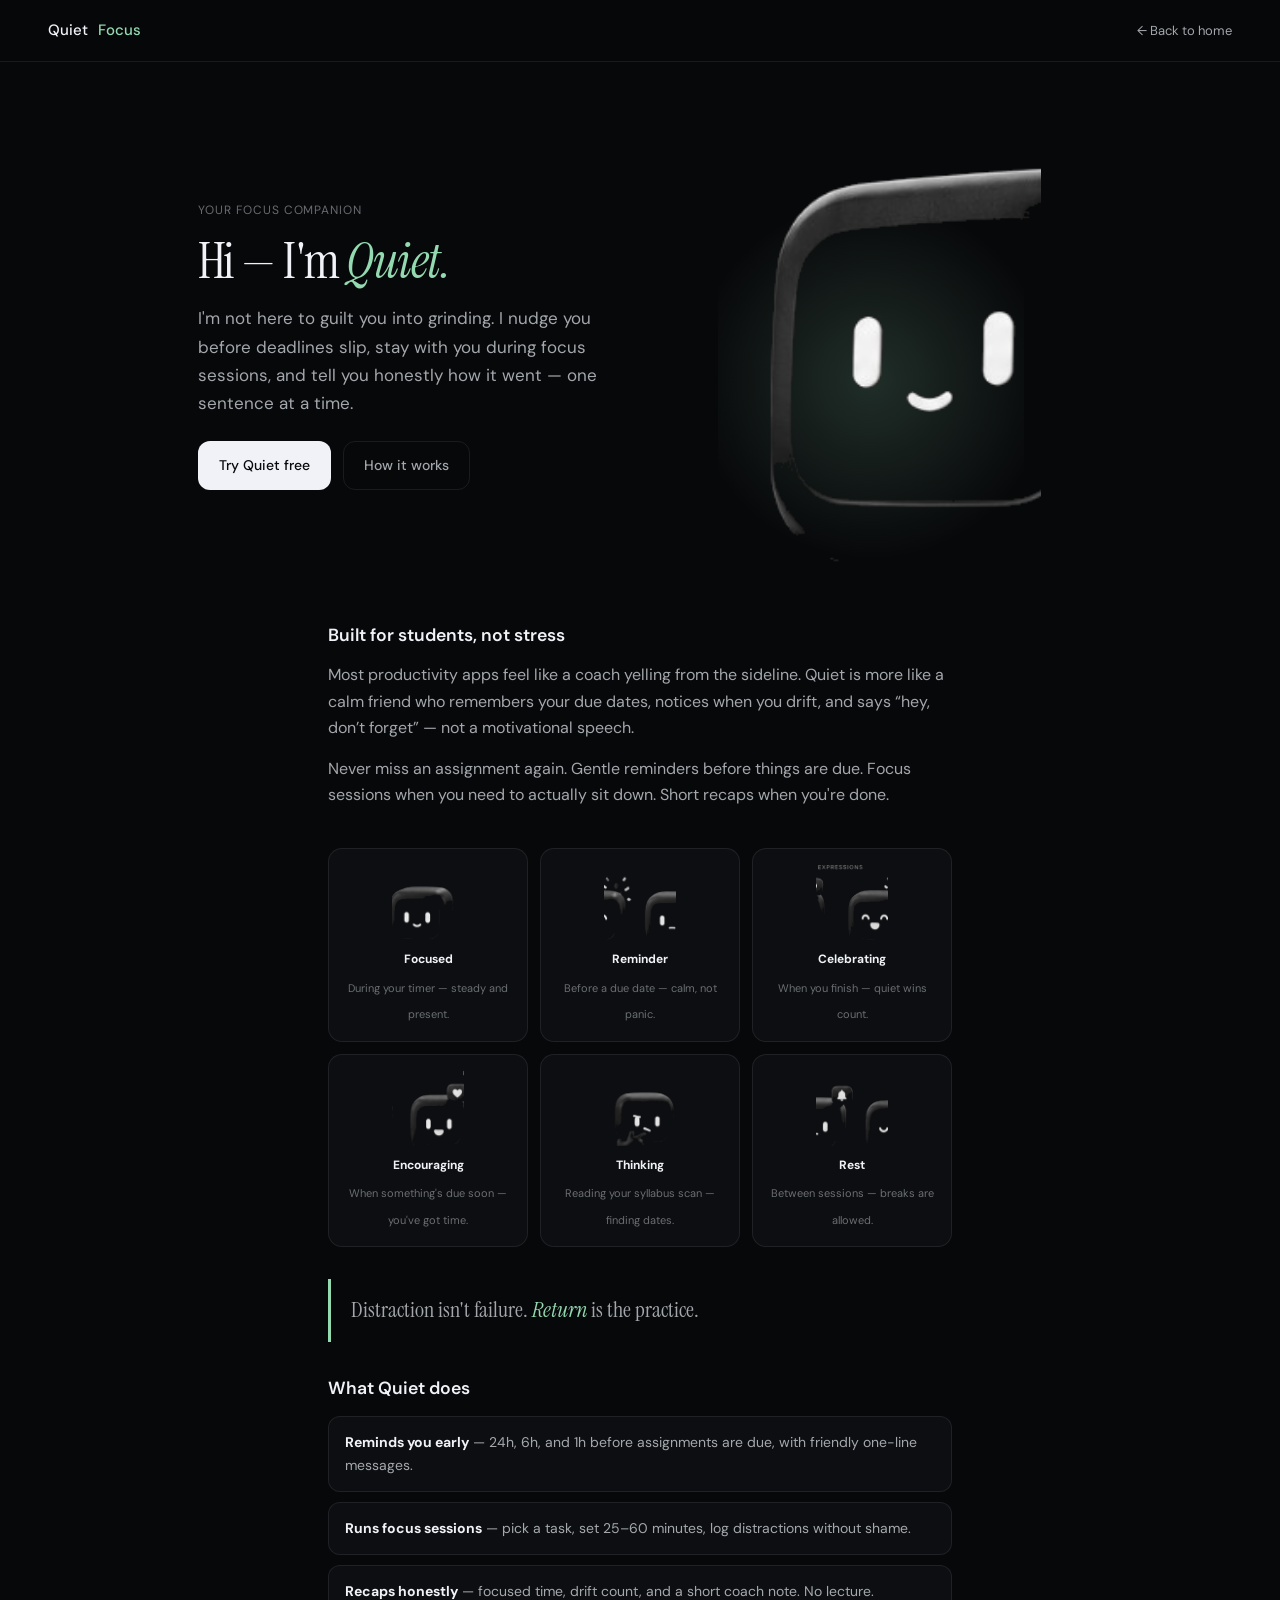
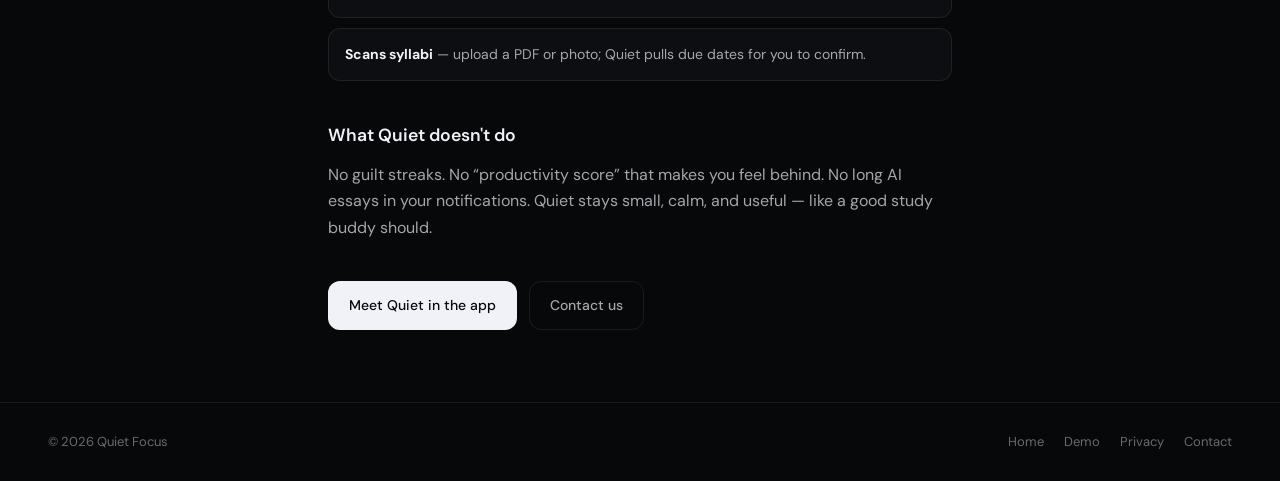
==== about-quiet.html @ 7f42f9a0 "Add files via upload" ====
<!DOCTYPE html>
<html lang="en">
<head>
<meta charset="UTF-8">
<meta name="viewport" content="width=device-width, initial-scale=1.0">
<script type="text/javascript">
  (function(c,l,a,r,i,t,y){
    c[a]=c[a]||function(){(c[a].q=c[a].q||[]).push(arguments)};
    t=l.createElement(r);t.async=1;t.src="https://www.clarity.ms/tag/"+i;
    y=l.getElementsByTagName(r)[0];y.parentNode.insertBefore(t,y);
  })(window, document, "clarity", "script", "x40i38u978");
</script>
<script async src="https://www.googletagmanager.com/gtag/js?id=G-R9S0676XRS"></script>
<script>
  window.dataLayer = window.dataLayer || [];
  function gtag(){dataLayer.push(arguments);}
  gtag('js', new Date());
  gtag('config', 'G-R9S0676XRS');
</script>
<title>Meet Quiet — Quiet Focus</title>
<meta name="description" content="Quiet is your calm focus companion — gentle reminders, distraction-aware sessions, and honest recaps for students.">
<meta name="theme-color" content="#07080a">
<link rel="icon" type="image/png" sizes="192x192" href="icons/icon-192.png">
<link rel="preconnect" href="https://fonts.googleapis.com">
<link rel="preconnect" href="https://fonts.gstatic.com" crossorigin>
<link href="https://fonts.googleapis.com/css2?family=Instrument+Serif:ital@0;1&family=DM+Sans:ital,opsz,wght@0,9..40,400;0,9..40,500;0,9..40,600&display=swap" rel="stylesheet">
<link rel="stylesheet" href="mascot-hybrid.css">
<style>
:root {
  --bg: #07080a;
  --panel: #0c0e11;
  --panel-2: #12151a;
  --line: rgba(255,255,255,0.08);
  --muted: rgba(238,242,248,0.42);
  --muted-2: rgba(238,242,248,0.68);
  --text: #f0f2f7;
  --mint: #94dab1;
  --mint-dim: rgba(148,218,177,0.1);
  --serif: 'Instrument Serif', Georgia, serif;
  --sans: 'DM Sans', system-ui, sans-serif;
}
*, *::before, *::after { box-sizing: border-box; margin: 0; padding: 0; }
body {
  background: var(--bg);
  color: var(--text);
  font-family: var(--sans);
  font-size: 16px;
  line-height: 1.65;
  -webkit-font-smoothing: antialiased;
}
a { color: var(--mint); text-decoration: none; }
a:hover { opacity: 0.9; }
nav {
  display: flex;
  align-items: center;
  justify-content: space-between;
  padding: 18px clamp(20px, 4vw, 48px);
  border-bottom: 1px solid var(--line);
  background: rgba(7,8,10,0.92);
  backdrop-filter: blur(16px);
}
.nav-logo {
  display: flex;
  align-items: center;
  gap: 10px;
  color: var(--text);
  font-size: 15px;
  font-weight: 500;
}
.nav-logo span { color: var(--mint); }
.nav-back { font-size: 13px; color: var(--muted-2); }
.nav-back:hover { color: var(--text); }
.hero {
  display: grid;
  grid-template-columns: 1fr 1fr;
  gap: 40px;
  align-items: center;
  max-width: 980px;
  margin: 0 auto;
  padding: 56px clamp(20px, 4vw, 48px) 32px;
}
.hero-copy .meta {
  font-size: 12px;
  letter-spacing: 0.08em;
  text-transform: uppercase;
  color: var(--muted);
  margin-bottom: 12px;
}
.hero-copy h1 {
  font-family: var(--serif);
  font-size: clamp(2.2rem, 5vw, 3.2rem);
  font-weight: 400;
  letter-spacing: -0.03em;
  line-height: 1.08;
  margin-bottom: 16px;
}
.hero-copy h1 em { font-style: italic; color: var(--mint); }
.hero-copy .lede {
  color: var(--muted-2);
  font-size: 17px;
  max-width: 42ch;
  margin-bottom: 24px;
}
.btn-row { display: flex; flex-wrap: wrap; gap: 12px; }
.btn {
  display: inline-flex;
  align-items: center;
  justify-content: center;
  border-radius: 12px;
  padding: 12px 20px;
  font: inherit;
  font-size: 14px;
  font-weight: 500;
  border: 1px solid transparent;
  cursor: pointer;
  transition: opacity 0.15s;
}
.btn-primary { background: var(--text); color: var(--bg); }
.btn-primary:hover { opacity: 0.88; }
.btn-ghost {
  background: transparent;
  color: var(--muted-2);
  border-color: var(--line);
}
.btn-ghost:hover { color: var(--text); border-color: rgba(255,255,255,0.18); }
.hero-visual {
  display: flex;
  justify-content: center;
  align-items: center;
}
.quiet-showcase {
  position: relative;
  width: min(100%, 340px);
}
.quiet-glow {
  position: absolute;
  inset: 10% 5% -5%;
  background: radial-gradient(circle, rgba(148,218,177,0.18) 0%, transparent 68%);
  pointer-events: none;
}
.quiet-showcase img {
  position: relative;
  width: 100%;
  height: auto;
  display: block;
  mix-blend-mode: lighten;
  filter: drop-shadow(0 24px 48px rgba(0,0,0,0.5));
}
main {
  max-width: 720px;
  margin: 0 auto;
  padding: 16px clamp(20px, 4vw, 48px) 72px;
}
section { margin-bottom: 40px; }
section h2 {
  font-size: 1.1rem;
  font-weight: 600;
  margin-bottom: 12px;
}
section p { color: var(--muted-2); margin-bottom: 14px; }
.mood-grid {
  display: grid;
  grid-template-columns: repeat(3, 1fr);
  gap: 12px;
  margin: 24px 0 8px;
}
.mood-card {
  background: var(--panel);
  border: 1px solid var(--line);
  border-radius: 14px;
  padding: 14px 12px;
  text-align: center;
}
.mood-card img {
  width: 72px;
  height: auto;
  display: block;
  margin: 0 auto 10px;
  mix-blend-mode: lighten;
}
.mood-card strong {
  display: block;
  font-size: 12px;
  margin-bottom: 4px;
}
.mood-card span {
  font-size: 11px;
  color: var(--muted);
  line-height: 1.4;
}
.trait-list {
  list-style: none;
  display: grid;
  gap: 10px;
}
.trait-list li {
  background: var(--panel);
  border: 1px solid var(--line);
  border-radius: 12px;
  padding: 14px 16px;
  color: var(--muted-2);
  font-size: 14px;
}
.trait-list strong { color: var(--text); }
.quote {
  border-left: 3px solid var(--mint);
  padding: 16px 0 16px 20px;
  margin: 32px 0;
  font-family: var(--serif);
  font-size: 1.35rem;
  line-height: 1.45;
  color: var(--muted-2);
}
.quote em { color: var(--mint); font-style: italic; }
footer {
  border-top: 1px solid var(--line);
  padding: 28px clamp(20px, 4vw, 48px);
  display: flex;
  flex-wrap: wrap;
  gap: 16px;
  align-items: center;
  justify-content: space-between;
  font-size: 13px;
  color: var(--muted);
}
.footer-links { display: flex; flex-wrap: wrap; gap: 20px; }
.footer-links a { color: var(--muted); text-decoration: none; }
.footer-links a:hover { color: var(--text); }
@media (max-width: 800px) {
  .hero { grid-template-columns: 1fr; text-align: center; }
  .hero-copy .lede { margin-left: auto; margin-right: auto; }
  .btn-row { justify-content: center; }
  .hero-visual { order: -1; }
  .quiet-showcase { width: min(72vw, 280px); }
  .mood-grid { grid-template-columns: 1fr 1fr; }
}
@media (max-width: 480px) {
  .mood-grid { grid-template-columns: 1fr; }
}
</style>
</head>
<body>

<nav>
  <a href="index.html" class="nav-logo">Quiet <span>Focus</span></a>
  <a href="index.html" class="nav-back">← Back to home</a>
</nav>

<div class="hero">
  <div class="hero-copy">
    <p class="meta">Your focus companion</p>
    <h1>Hi — I'm <em>Quiet.</em></h1>
    <p class="lede">I'm not here to guilt you into grinding. I nudge you before deadlines slip, stay with you during focus sessions, and tell you honestly how it went — one sentence at a time.</p>
    <div class="btn-row">
      <a href="live-demo.html?demo=1" class="btn btn-primary">Try Quiet free</a>
      <a href="index.html#how" class="btn btn-ghost">How it works</a>
    </div>
  </div>
  <div class="hero-visual">
    <div class="quiet-showcase">
      <div class="quiet-glow" aria-hidden="true"></div>
      <img src="icons/quiet-hero.png" width="360" height="400" alt="Quiet — a calm white mascot companion for students">
    </div>
  </div>
</div>

<main>
  <section>
    <h2>Built for students, not stress</h2>
    <p>Most productivity apps feel like a coach yelling from the sideline. Quiet is more like a calm friend who remembers your due dates, notices when you drift, and says “hey, don’t forget” — not a motivational speech.</p>
    <p>Never miss an assignment again. Gentle reminders before things are due. Focus sessions when you need to actually sit down. Short recaps when you're done.</p>
  </section>

  <div class="mood-grid" aria-label="Quiet's moods">
    <div class="mood-card">
      <img src="icons/quiet-mood-focused.png" width="72" height="77" alt="">
      <strong>Focused</strong>
      <span>During your timer — steady and present.</span>
    </div>
    <div class="mood-card">
      <img src="icons/quiet-mood-reminder.png" width="72" height="77" alt="">
      <strong>Reminder</strong>
      <span>Before a due date — calm, not panic.</span>
    </div>
    <div class="mood-card">
      <img src="icons/quiet-mood-celebrating.png" width="72" height="77" alt="">
      <strong>Celebrating</strong>
      <span>When you finish — quiet wins count.</span>
    </div>
    <div class="mood-card">
      <img src="icons/quiet-mood-encouraging.png" width="72" height="77" alt="">
      <strong>Encouraging</strong>
      <span>When something's due soon — you've got time.</span>
    </div>
    <div class="mood-card">
      <img src="icons/quiet-mood-thinking.png" width="72" height="77" alt="">
      <strong>Thinking</strong>
      <span>Reading your syllabus scan — finding dates.</span>
    </div>
    <div class="mood-card">
      <img src="icons/quiet-mood-rest.png" width="72" height="77" alt="">
      <strong>Rest</strong>
      <span>Between sessions — breaks are allowed.</span>
    </div>
  </div>

  <p class="quote">Distraction isn't failure. <em>Return</em> is the practice.</p>

  <section>
    <h2>What Quiet does</h2>
    <ul class="trait-list">
      <li><strong>Reminds you early</strong> — 24h, 6h, and 1h before assignments are due, with friendly one-line messages.</li>
      <li><strong>Runs focus sessions</strong> — pick a task, set 25–60 minutes, log distractions without shame.</li>
      <li><strong>Recaps honestly</strong> — focused time, drift count, and a short coach note. No lecture.</li>
      <li><strong>Scans syllabi</strong> — upload a PDF or photo; Quiet pulls due dates for you to confirm.</li>
    </ul>
  </section>

  <section>
    <h2>What Quiet doesn't do</h2>
    <p>No guilt streaks. No “productivity score” that makes you feel behind. No long AI essays in your notifications. Quiet stays small, calm, and useful — like a good study buddy should.</p>
  </section>

  <div class="btn-row" style="margin-top: 28px;">
    <a href="live-demo.html?demo=1" class="btn btn-primary">Meet Quiet in the app</a>
    <a href="contact.html" class="btn btn-ghost">Contact us</a>
  </div>
</main>

<footer>
  <div>&copy; 2026 Quiet Focus</div>
  <div class="footer-links">
    <a href="index.html">Home</a>
    <a href="live-demo.html?demo=1">Demo</a>
    <a href="privacy.html">Privacy</a>
    <a href="contact.html">Contact</a>
  </div>
</footer>

<script src="config.js"></script>
<script src="mascot-hybrid.js" defer></script>
</body>
</html>
---- mascot-hybrid.css ----
/* PNG-first mascot; crossfade to 3D when quiet.glb finishes loading */
.mascot-hybrid-stage {
  position: relative;
  display: inline-block;
  line-height: 0;
}

.mascot-hybrid-png {
  position: relative;
  z-index: 2;
  transition: opacity 0.8s ease;
}

.mascot-hybrid-3d {
  position: absolute;
  inset: 0;
  width: 100%;
  height: 100%;
  z-index: 1;
  opacity: 0;
  pointer-events: none;
  transition: opacity 0.8s ease;
  --poster-color: transparent;
  background: transparent;
}

.mascot-hybrid-loaded .mascot-hybrid-png {
  opacity: 0;
  pointer-events: none;
}

.mascot-hybrid-loaded .mascot-hybrid-3d {
  opacity: 1;
  z-index: 3;
  pointer-events: auto;
}

.hero-mascot-wrap .mascot-hybrid-stage {
  width: min(260px, 68vw);
  height: min(320px, 52vw);
}

.hero-mascot-wrap .mascot-hybrid-png,
.hero-mascot-wrap .mascot-hybrid-3d {
  width: 100%;
  height: 100%;
  object-fit: contain;
}

.home-mascot-stage .mascot-hybrid-stage {
  width: min(260px, 74vw);
  height: min(300px, 48vh);
}

.home-mascot-stage .mascot-hybrid-png,
.home-mascot-stage .mascot-hybrid-3d {
  width: 100%;
  height: 100%;
  object-fit: contain;
  object-position: center bottom;
}

@media (prefers-reduced-motion: reduce) {
  .mascot-hybrid-png,
  .mascot-hybrid-3d {
    transition: none;
  }
}
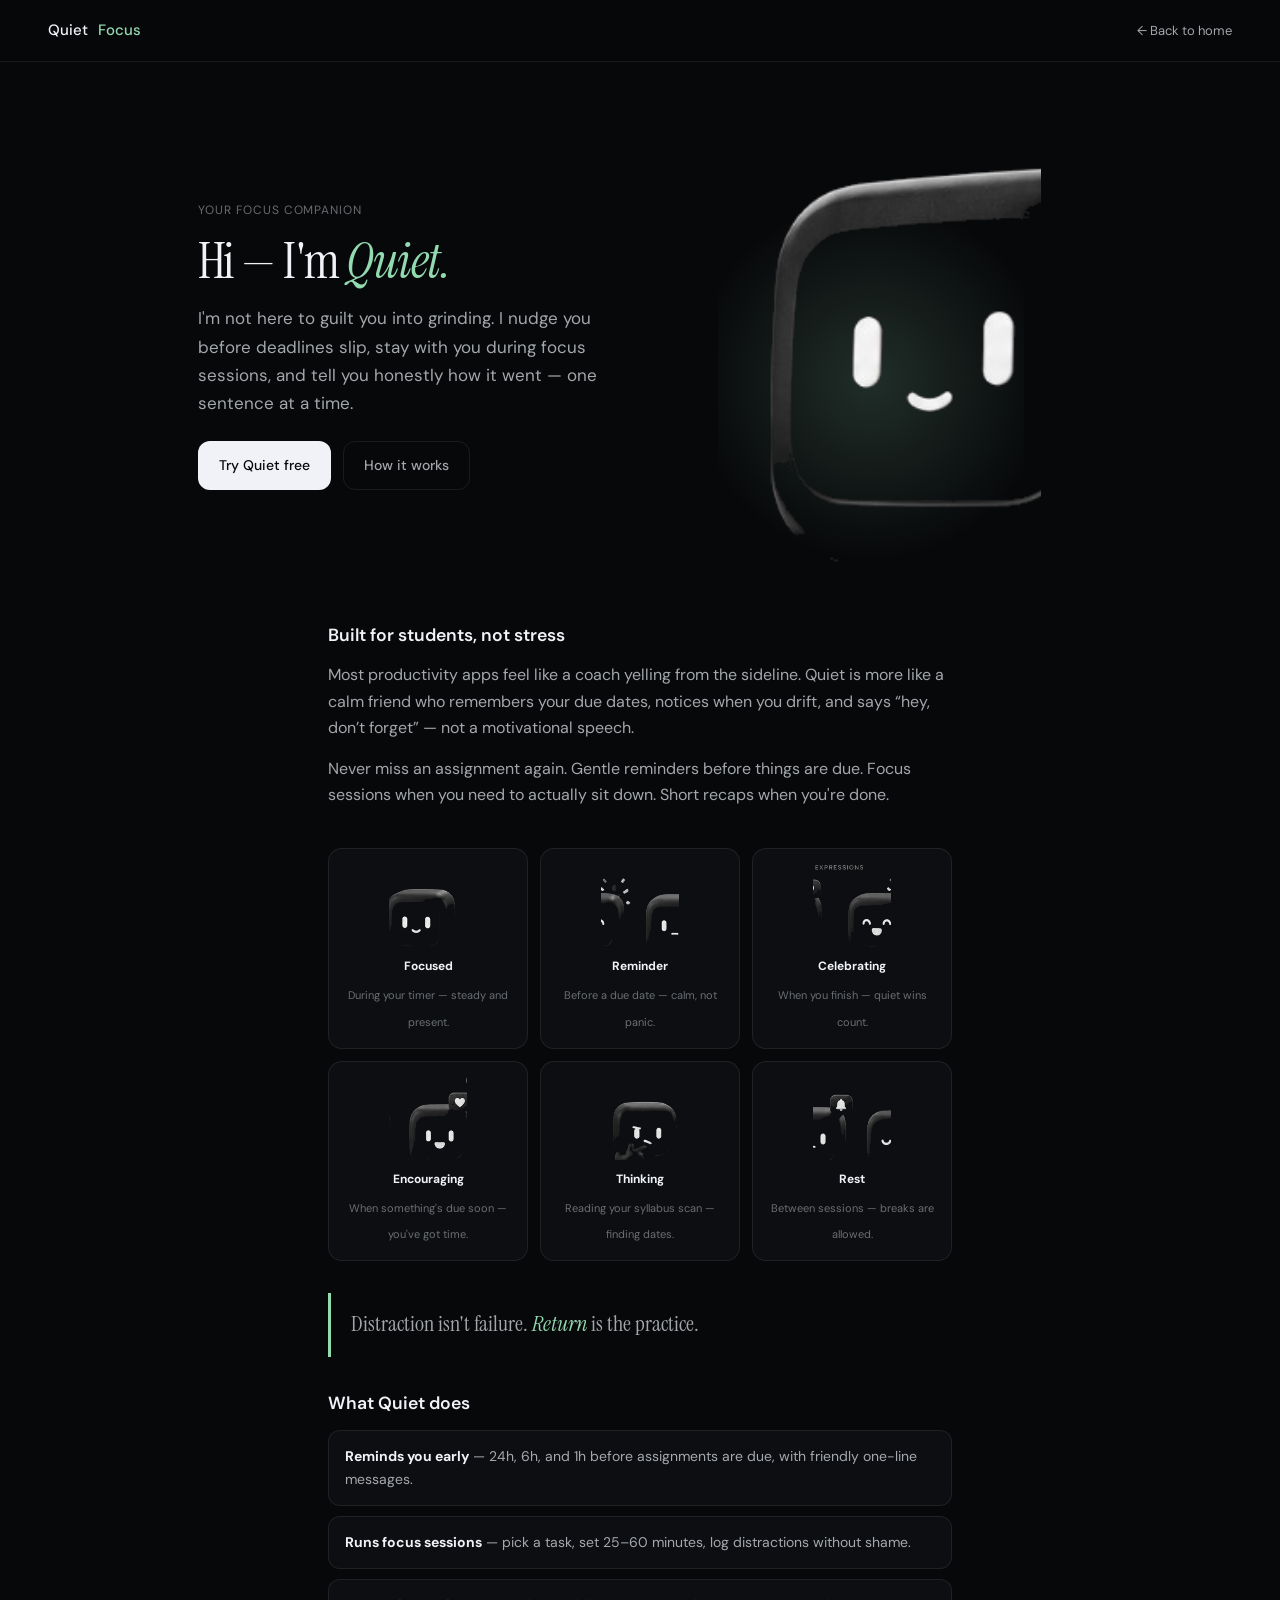
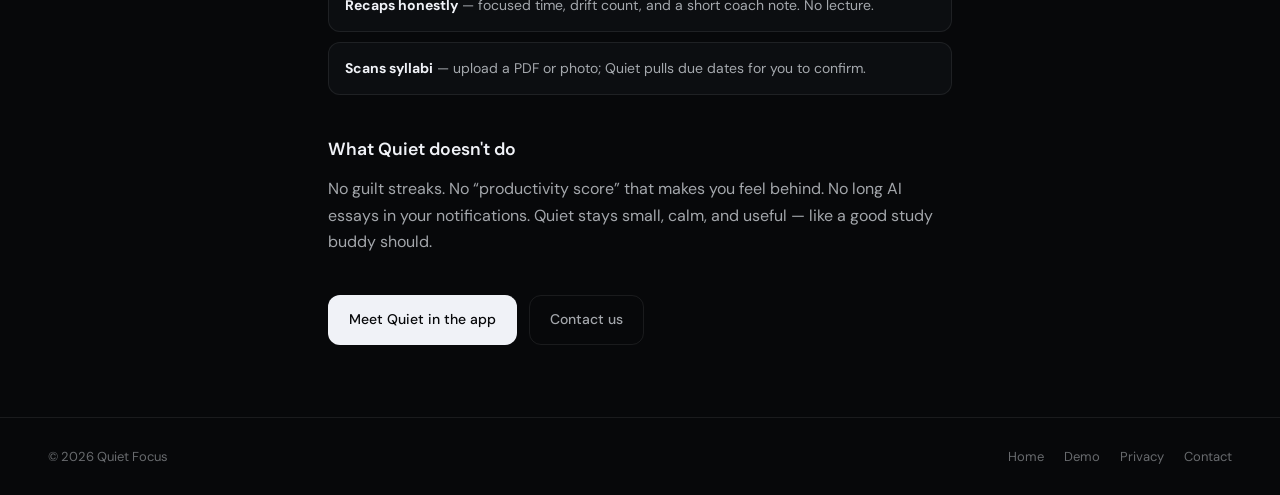
==== commit 0b0515d4: "Adjust image sizes and add versioning for mood images Updated image dimensions and added versioning " ====
--- a/about-quiet.html
+++ b/about-quiet.html
@@ -172,11 +172,12 @@
   text-align: center;
 }
 .mood-card img {
-  width: 72px;
-  height: auto;
+  width: auto;
+  height: 84px;
+  max-width: 100%;
   display: block;
   margin: 0 auto 10px;
-  mix-blend-mode: lighten;
+  object-fit: contain;
 }
 .mood-card strong {
   display: block;
@@ -273,32 +274,32 @@
 
   <div class="mood-grid" aria-label="Quiet's moods">
     <div class="mood-card">
-      <img src="icons/quiet-mood-focused.png" width="72" height="77" alt="">
+      <img src="icons/quiet-mood-focused.png?v=3" width="72" height="77" alt="">
       <strong>Focused</strong>
       <span>During your timer — steady and present.</span>
     </div>
     <div class="mood-card">
-      <img src="icons/quiet-mood-reminder.png" width="72" height="77" alt="">
+      <img src="icons/quiet-mood-reminder.png?v=3" width="72" height="77" alt="">
       <strong>Reminder</strong>
       <span>Before a due date — calm, not panic.</span>
     </div>
     <div class="mood-card">
-      <img src="icons/quiet-mood-celebrating.png" width="72" height="77" alt="">
+      <img src="icons/quiet-mood-celebrating.png?v=3" width="72" height="77" alt="">
       <strong>Celebrating</strong>
       <span>When you finish — quiet wins count.</span>
     </div>
     <div class="mood-card">
-      <img src="icons/quiet-mood-encouraging.png" width="72" height="77" alt="">
+      <img src="icons/quiet-mood-encouraging.png?v=3" width="72" height="77" alt="">
       <strong>Encouraging</strong>
       <span>When something's due soon — you've got time.</span>
     </div>
     <div class="mood-card">
-      <img src="icons/quiet-mood-thinking.png" width="72" height="77" alt="">
+      <img src="icons/quiet-mood-thinking.png?v=3" width="72" height="77" alt="">
       <strong>Thinking</strong>
       <span>Reading your syllabus scan — finding dates.</span>
     </div>
     <div class="mood-card">
-      <img src="icons/quiet-mood-rest.png" width="72" height="77" alt="">
+      <img src="icons/quiet-mood-rest.png?v=3" width="72" height="77" alt="">
       <strong>Rest</strong>
       <span>Between sessions — breaks are allowed.</span>
     </div>
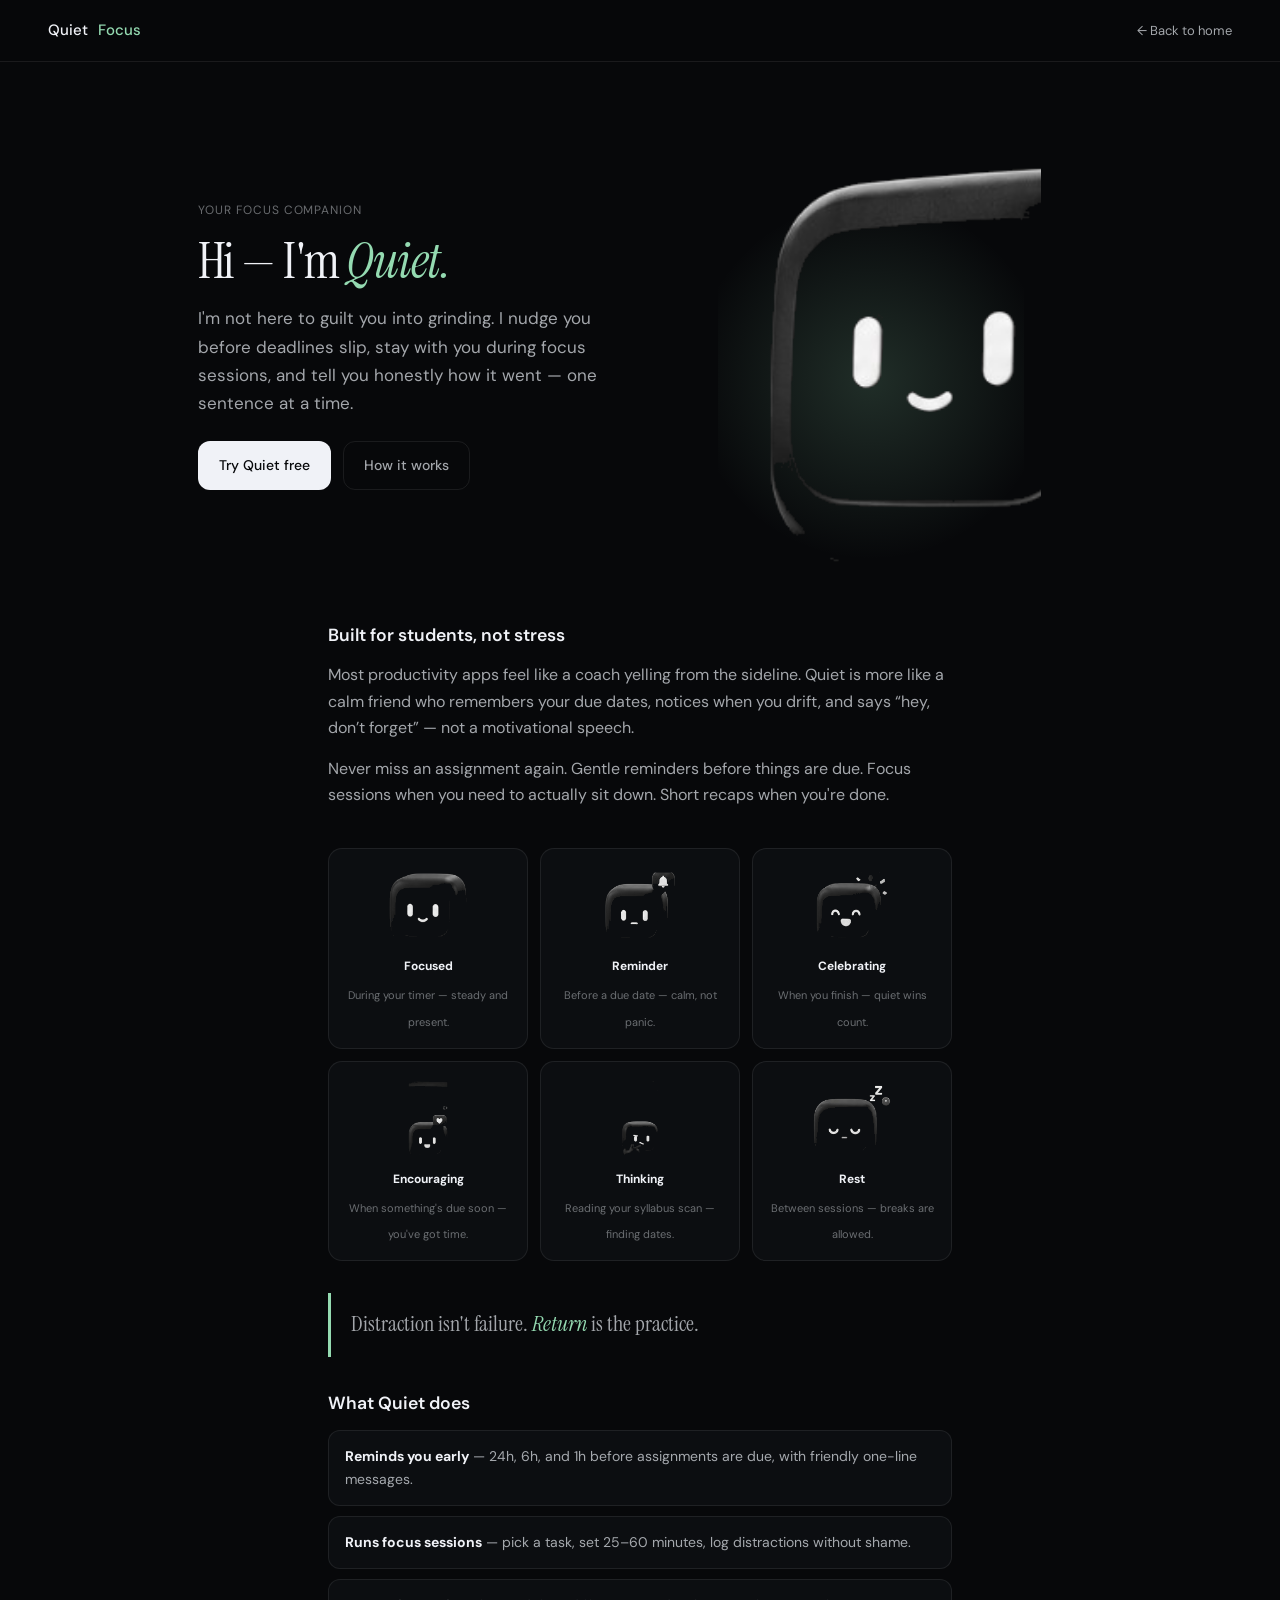
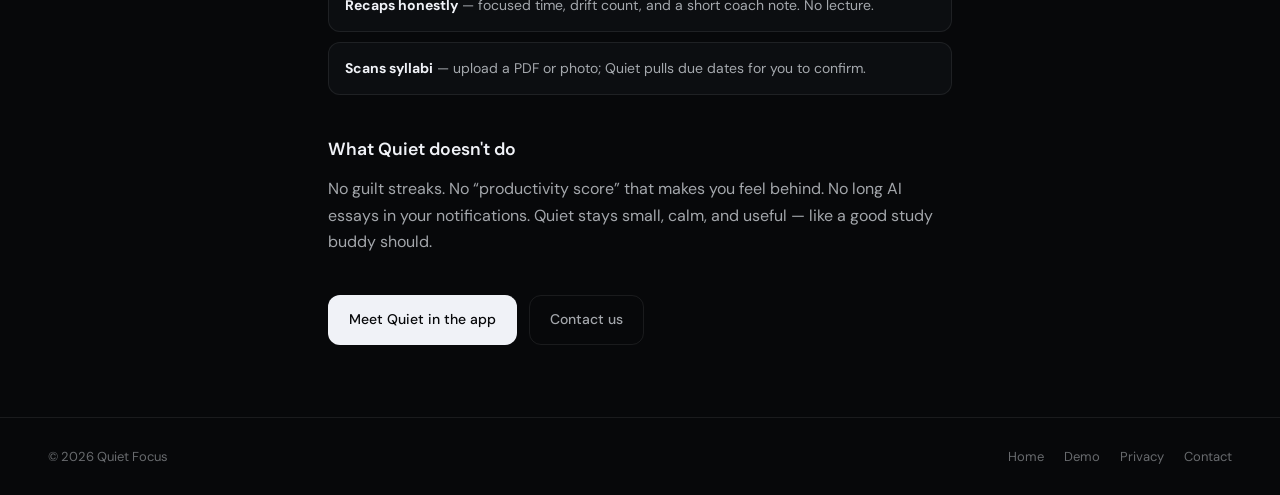
==== commit 809b5e67: "Add version query parameter to quiet-hero image" ====
--- a/about-quiet.html
+++ b/about-quiet.html
@@ -260,7 +260,7 @@
   <div class="hero-visual">
     <div class="quiet-showcase">
       <div class="quiet-glow" aria-hidden="true"></div>
-      <img src="icons/quiet-hero.png" width="360" height="400" alt="Quiet — a calm white mascot companion for students">
+      <img src="icons/quiet-hero.png?v=4" width="360" height="400" alt="Quiet — a calm white mascot companion for students">
     </div>
   </div>
 </div>
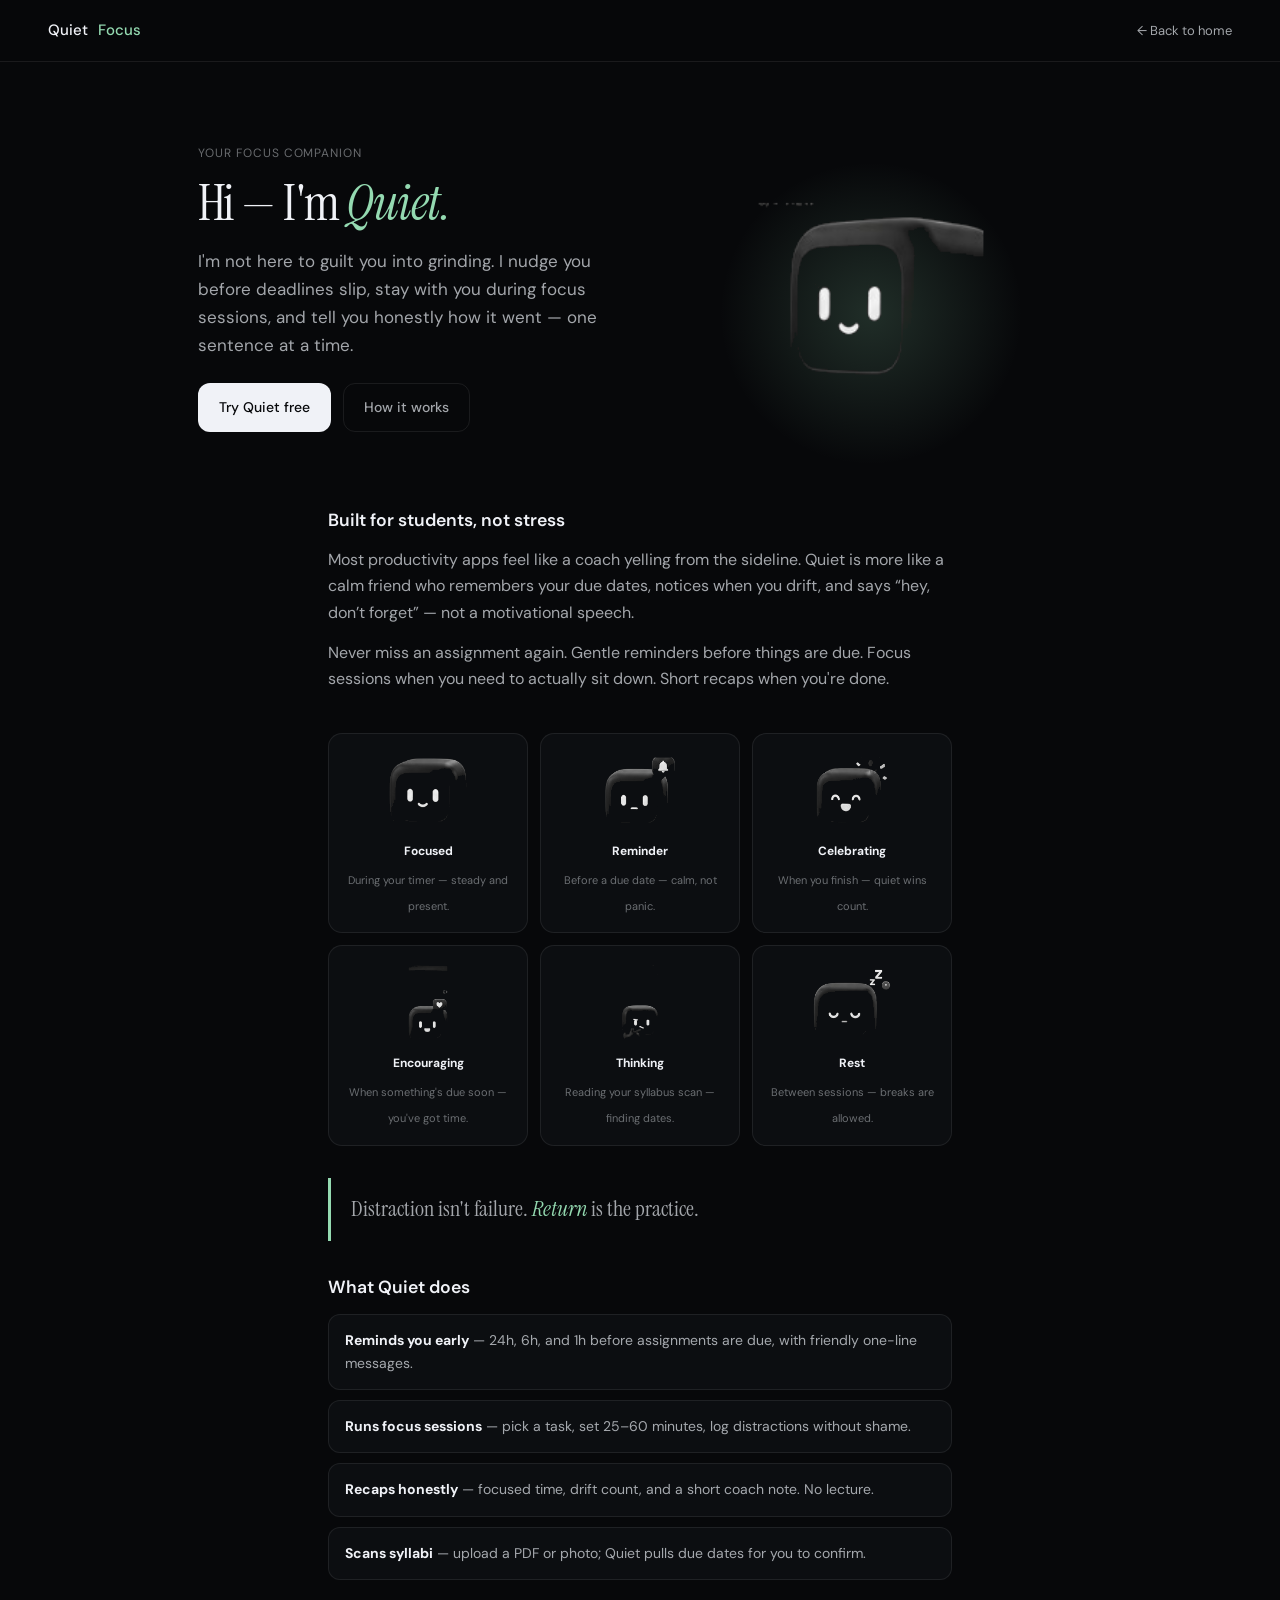
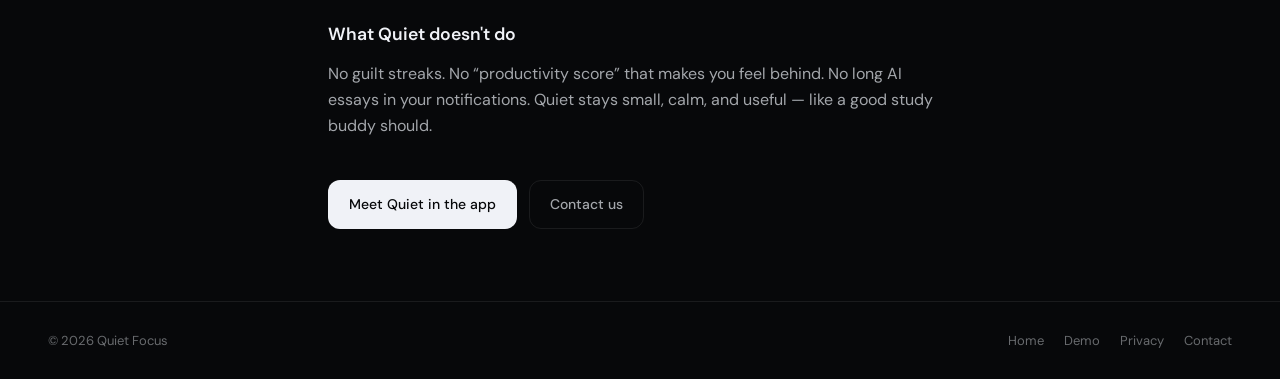
==== commit b6154309: "Update about-quiet.html" ====
--- a/about-quiet.html
+++ b/about-quiet.html
@@ -260,7 +260,7 @@
   <div class="hero-visual">
     <div class="quiet-showcase">
       <div class="quiet-glow" aria-hidden="true"></div>
-      <img src="icons/quiet-hero.png?v=4" width="360" height="400" alt="Quiet — a calm white mascot companion for students">
+      <img src="icons/quiet-3quarter.png?v=5" width="360" height="400" alt="Quiet — a calm white mascot companion for students">
     </div>
   </div>
 </div>
--- a/mascot-hybrid.css
+++ b/mascot-hybrid.css
@@ -45,6 +45,7 @@
   width: 100%;
   height: 100%;
   object-fit: contain;
+  object-position: center center;
 }
 
 .home-mascot-stage .mascot-hybrid-stage {
@@ -57,7 +58,7 @@
   width: 100%;
   height: 100%;
   object-fit: contain;
-  object-position: center bottom;
+  object-position: center center;
 }
 
 @media (prefers-reduced-motion: reduce) {
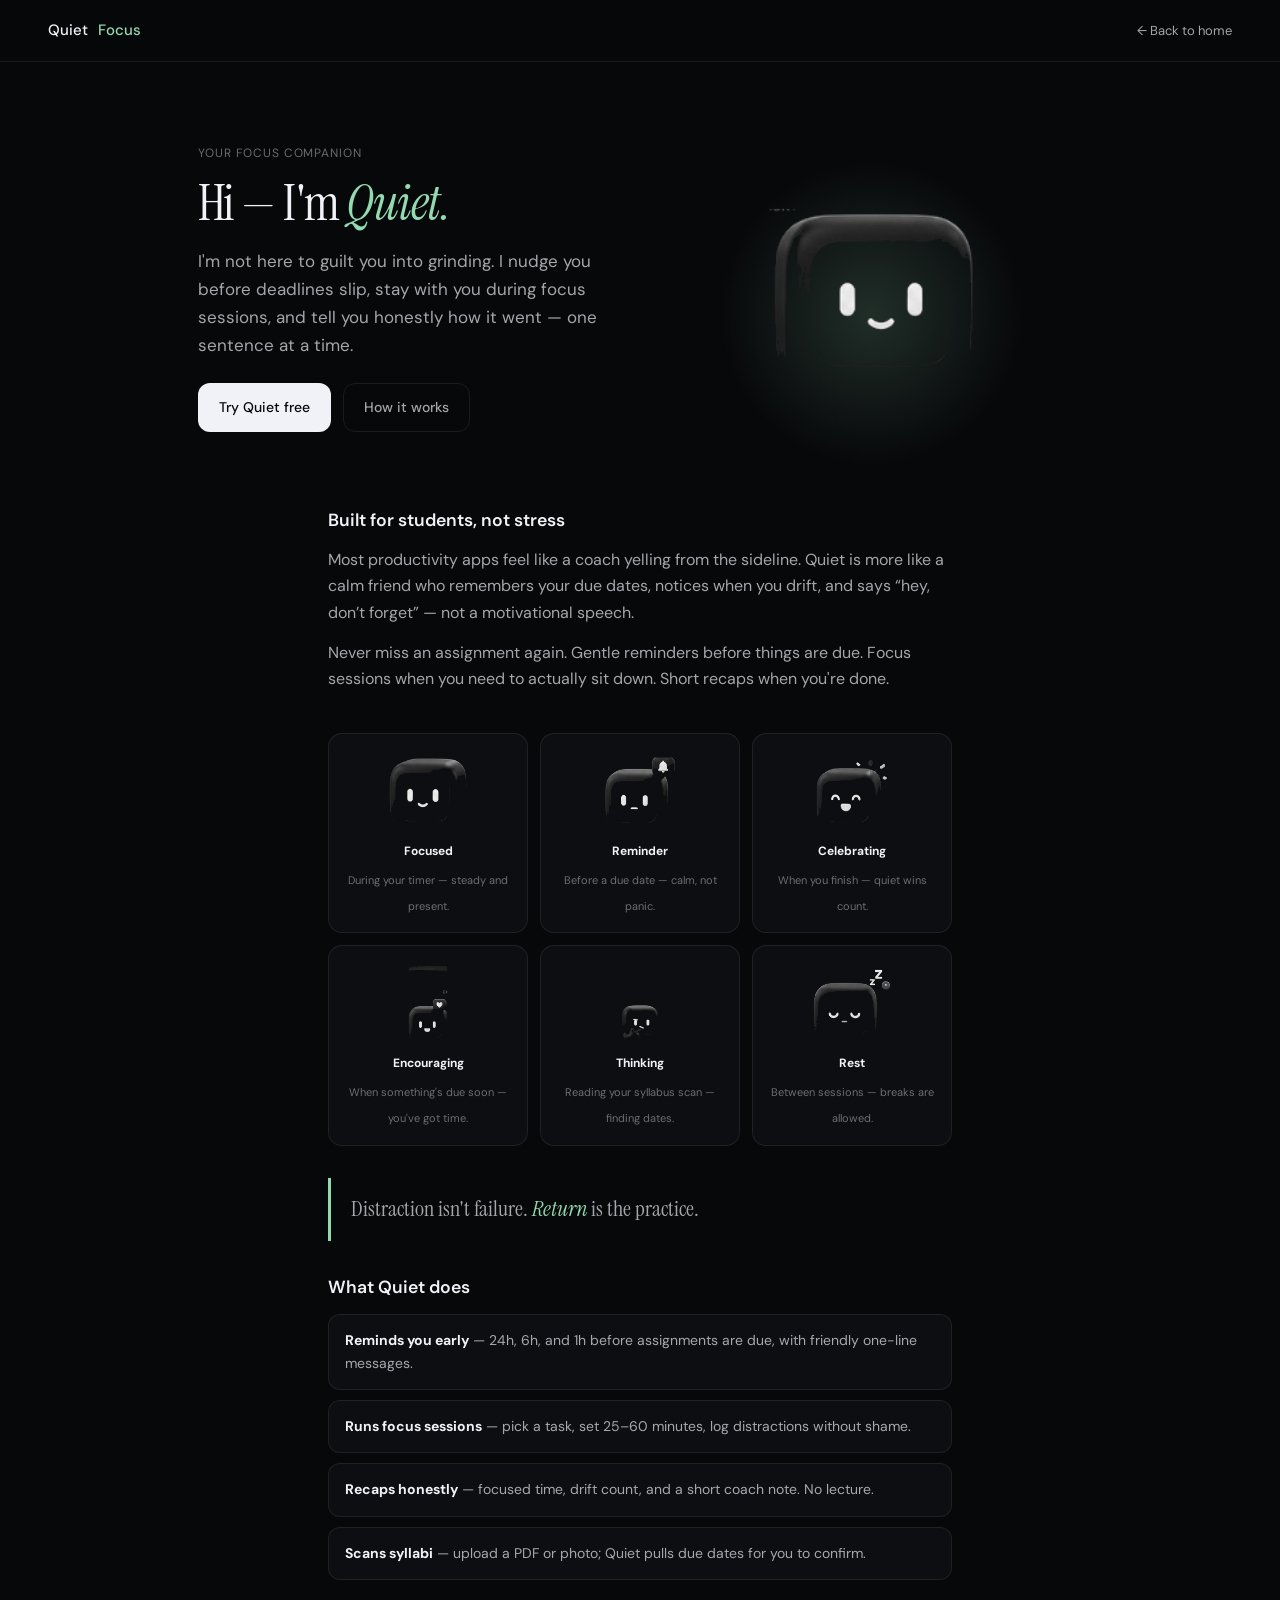
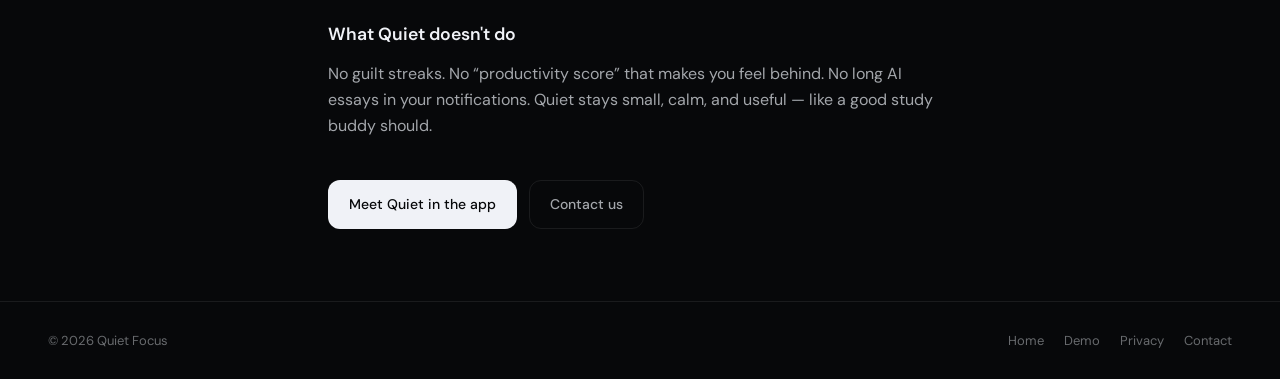
==== commit 3044607a: "Update image source for Quiet mascot" ====
--- a/about-quiet.html
+++ b/about-quiet.html
@@ -260,7 +260,7 @@
   <div class="hero-visual">
     <div class="quiet-showcase">
       <div class="quiet-glow" aria-hidden="true"></div>
-      <img src="icons/quiet-3quarter.png?v=5" width="360" height="400" alt="Quiet — a calm white mascot companion for students">
+      <img src="icons/quiet-hero.png?v=6" width="360" height="400" alt="Quiet — a calm white mascot companion for students">
     </div>
   </div>
 </div>
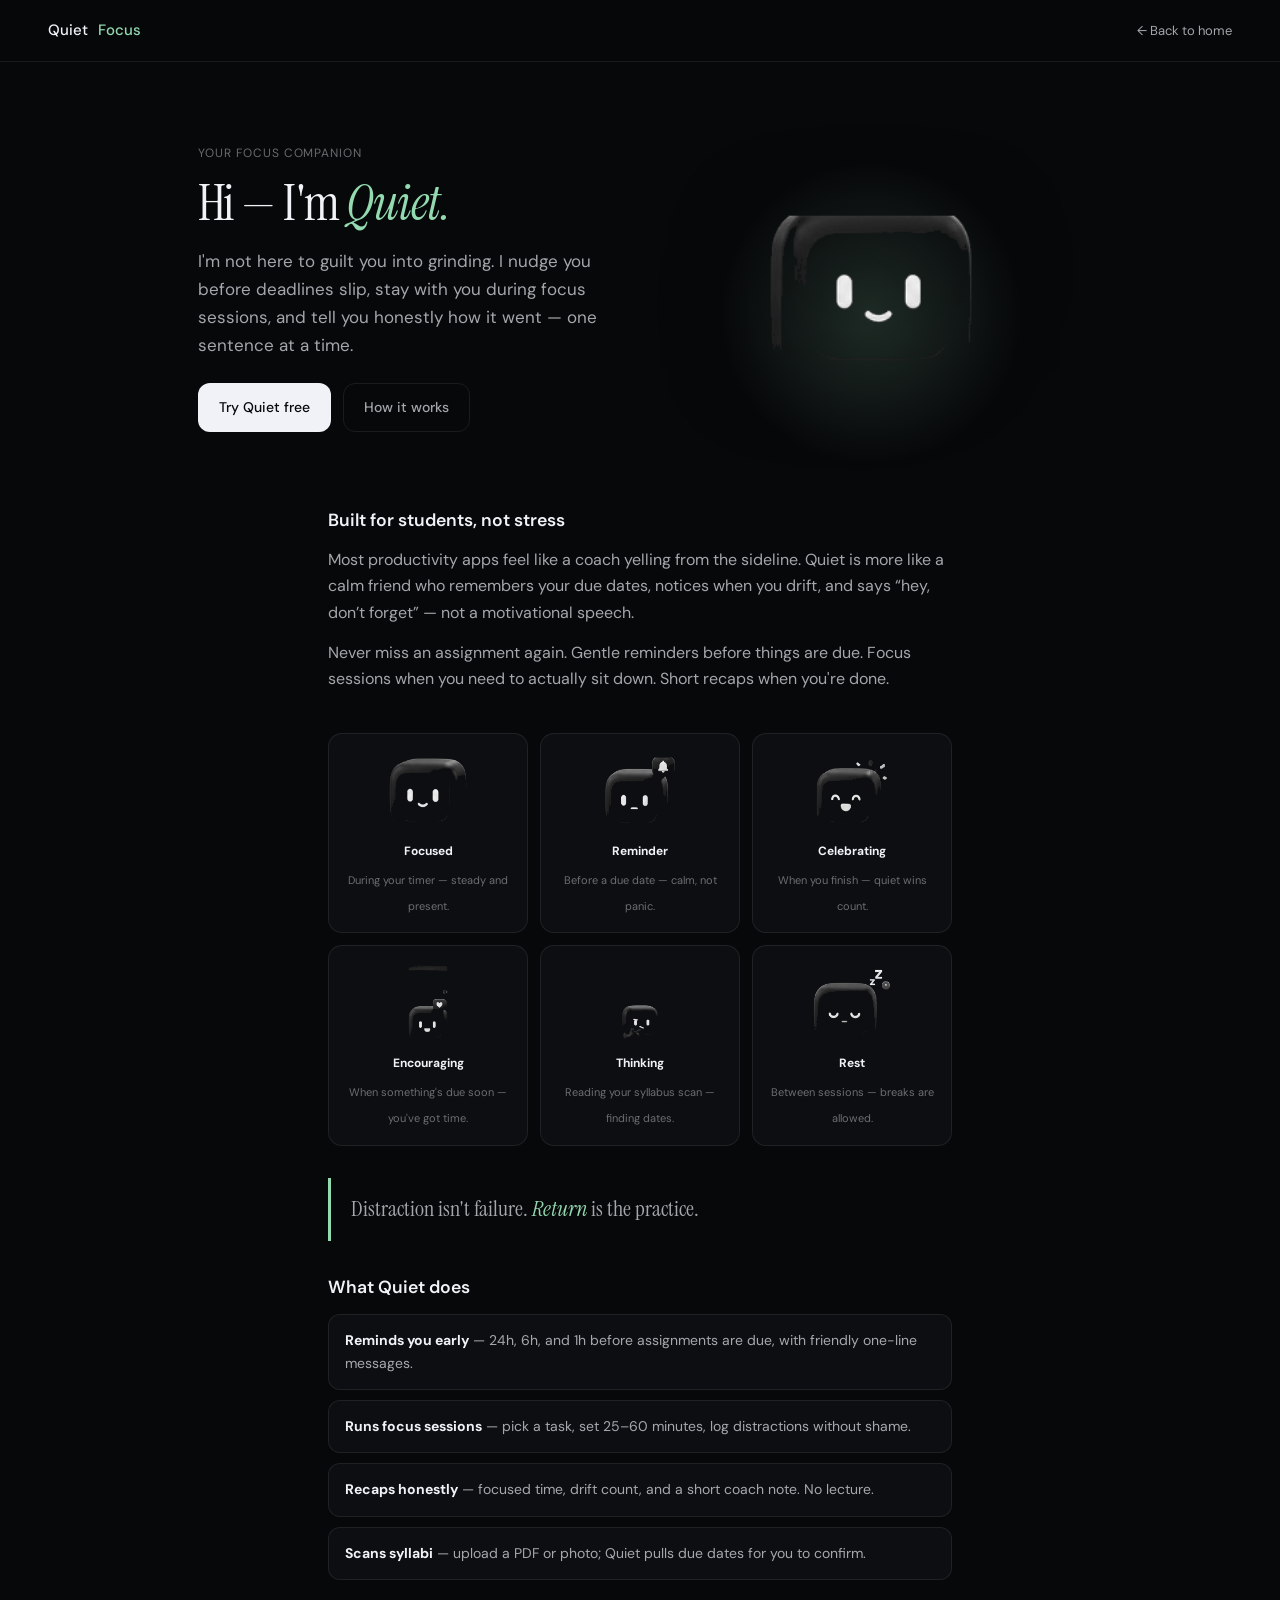
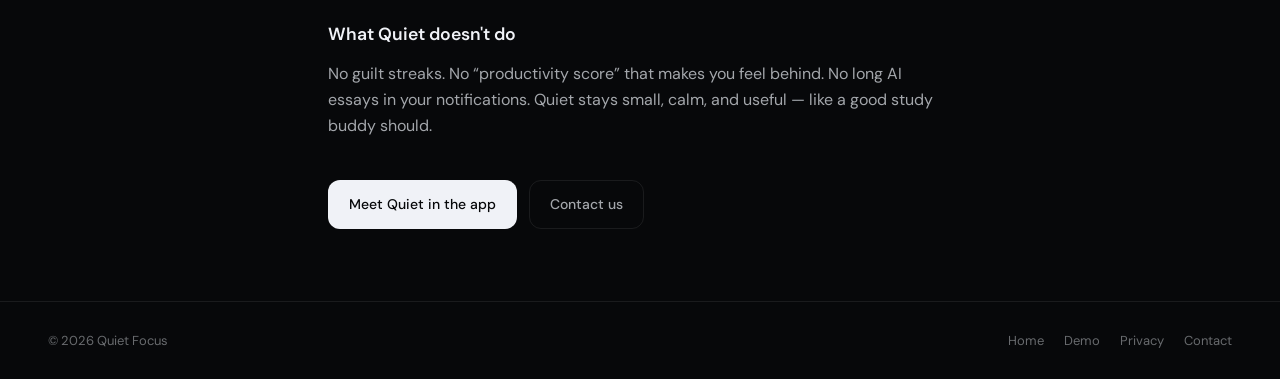
==== commit d3699ca5: "Change image version for quiet mascot Updated image version in the hero section." ====
--- a/about-quiet.html
+++ b/about-quiet.html
@@ -143,7 +143,6 @@
   width: 100%;
   height: auto;
   display: block;
-  mix-blend-mode: lighten;
   filter: drop-shadow(0 24px 48px rgba(0,0,0,0.5));
 }
 main {
@@ -260,7 +259,7 @@
   <div class="hero-visual">
     <div class="quiet-showcase">
       <div class="quiet-glow" aria-hidden="true"></div>
-      <img src="icons/quiet-hero.png?v=6" width="360" height="400" alt="Quiet — a calm white mascot companion for students">
+      <img src="icons/quiet-hero.png?v=7" width="360" height="400" alt="Quiet — a calm white mascot companion for students">
     </div>
   </div>
 </div>
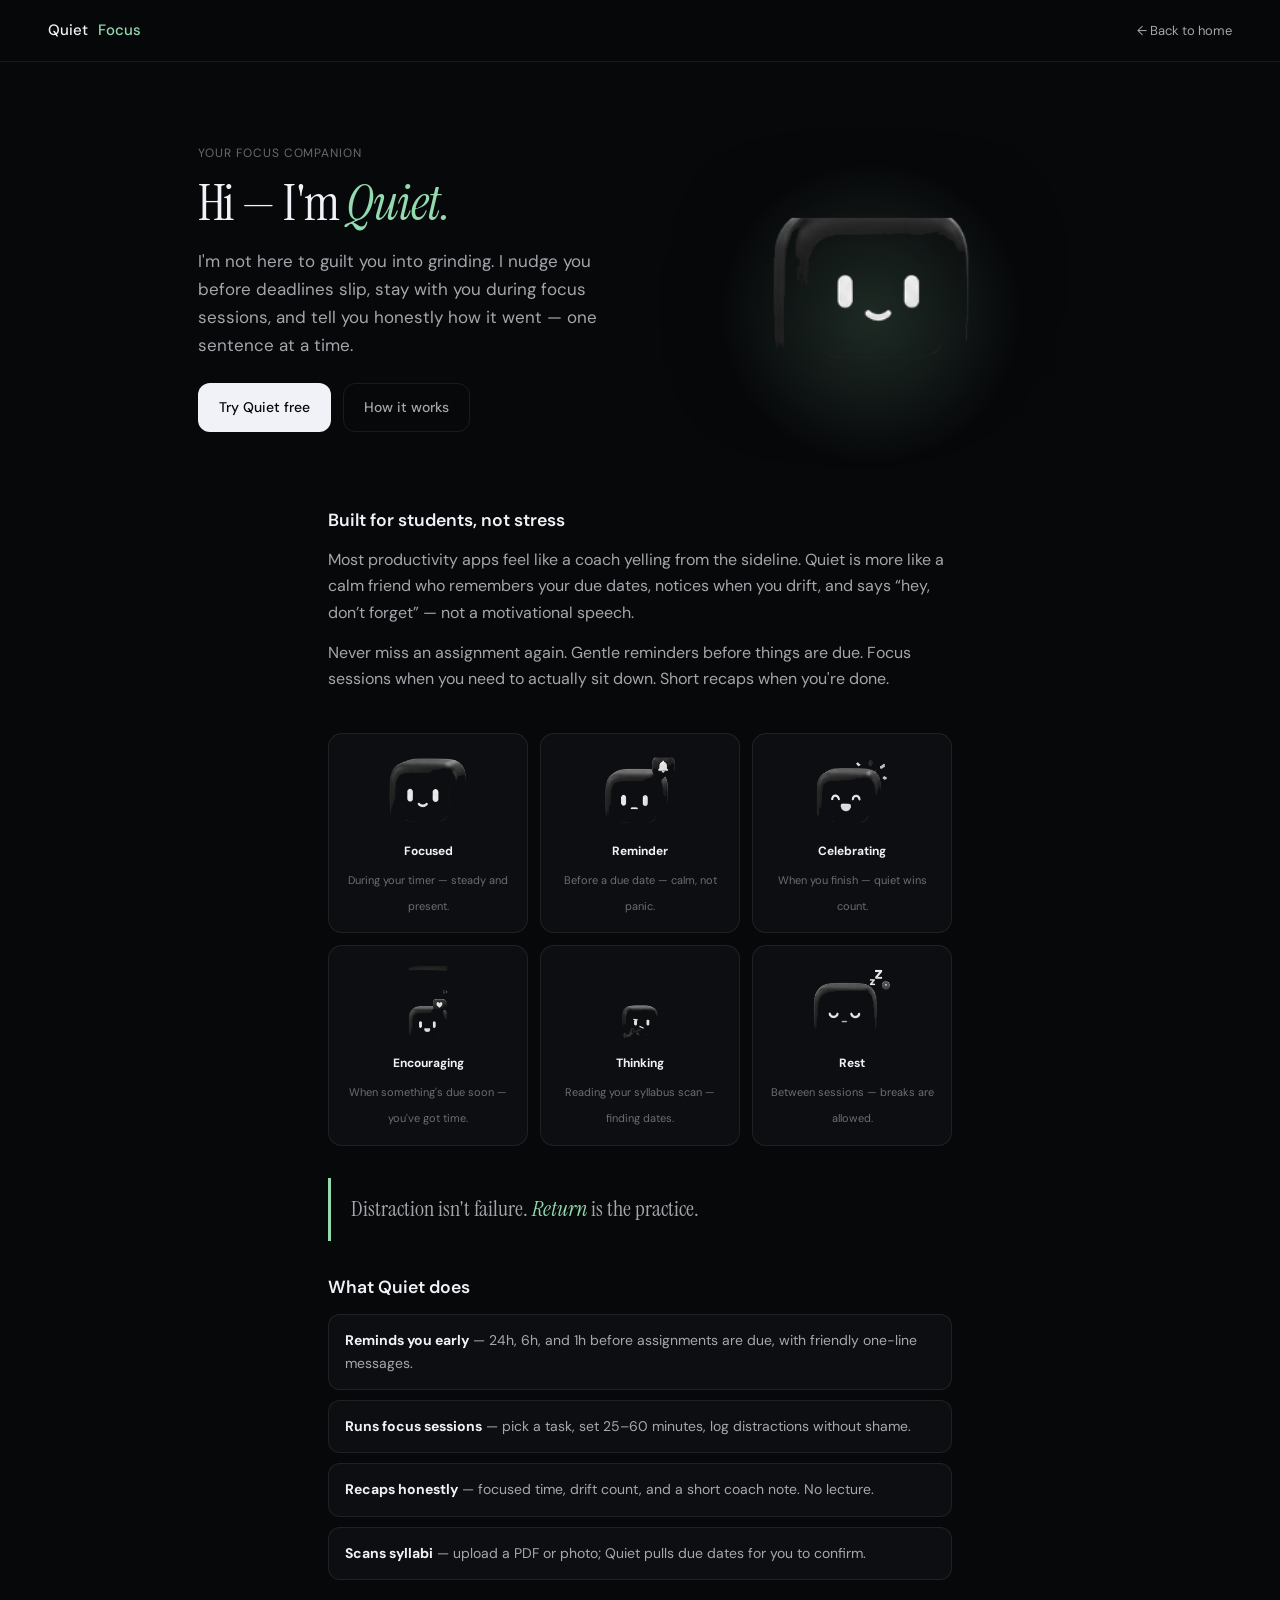
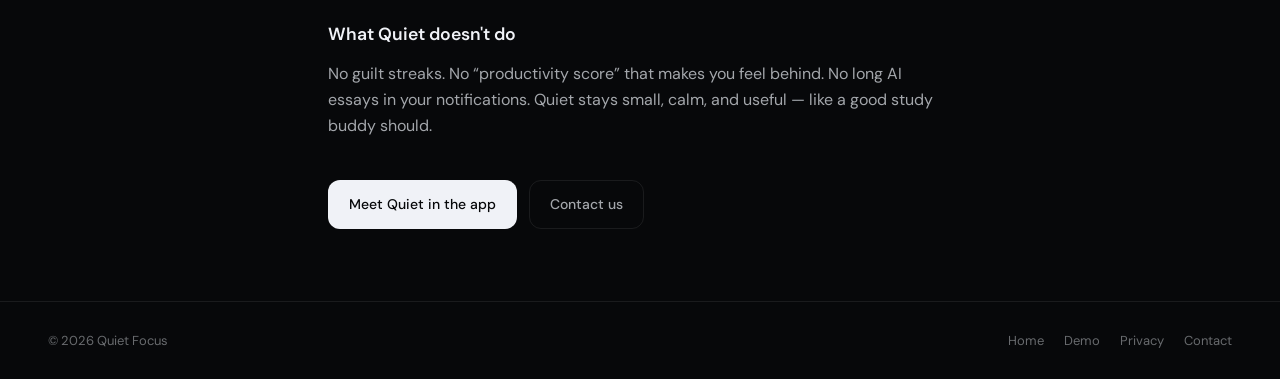
==== commit adf92521: "Enhance SEO with Open Graph and Twitter meta tags Added Open Graph and Twitter meta tags for better " ====
--- a/about-quiet.html
+++ b/about-quiet.html
@@ -19,6 +19,14 @@
 </script>
 <title>Meet Quiet — Quiet Focus</title>
 <meta name="description" content="Quiet is your calm focus companion — gentle reminders, distraction-aware sessions, and honest recaps for students.">
+<link rel="canonical" href="https://www.quietfocusai.com/about-quiet.html">
+<meta property="og:title" content="Meet Quiet — Quiet Focus">
+<meta property="og:description" content="Your calm focus companion for deadlines, reminders, and knowing what to work on first.">
+<meta property="og:type" content="website">
+<meta property="og:url" content="https://www.quietfocusai.com/about-quiet.html">
+<meta property="og:site_name" content="Quiet Focus">
+<meta property="og:image" content="https://www.quietfocusai.com/icons/icon-512.png">
+<meta name="twitter:card" content="summary_large_image">
 <meta name="theme-color" content="#07080a">
 <link rel="icon" type="image/png" sizes="192x192" href="icons/icon-192.png">
 <link rel="preconnect" href="https://fonts.googleapis.com">
